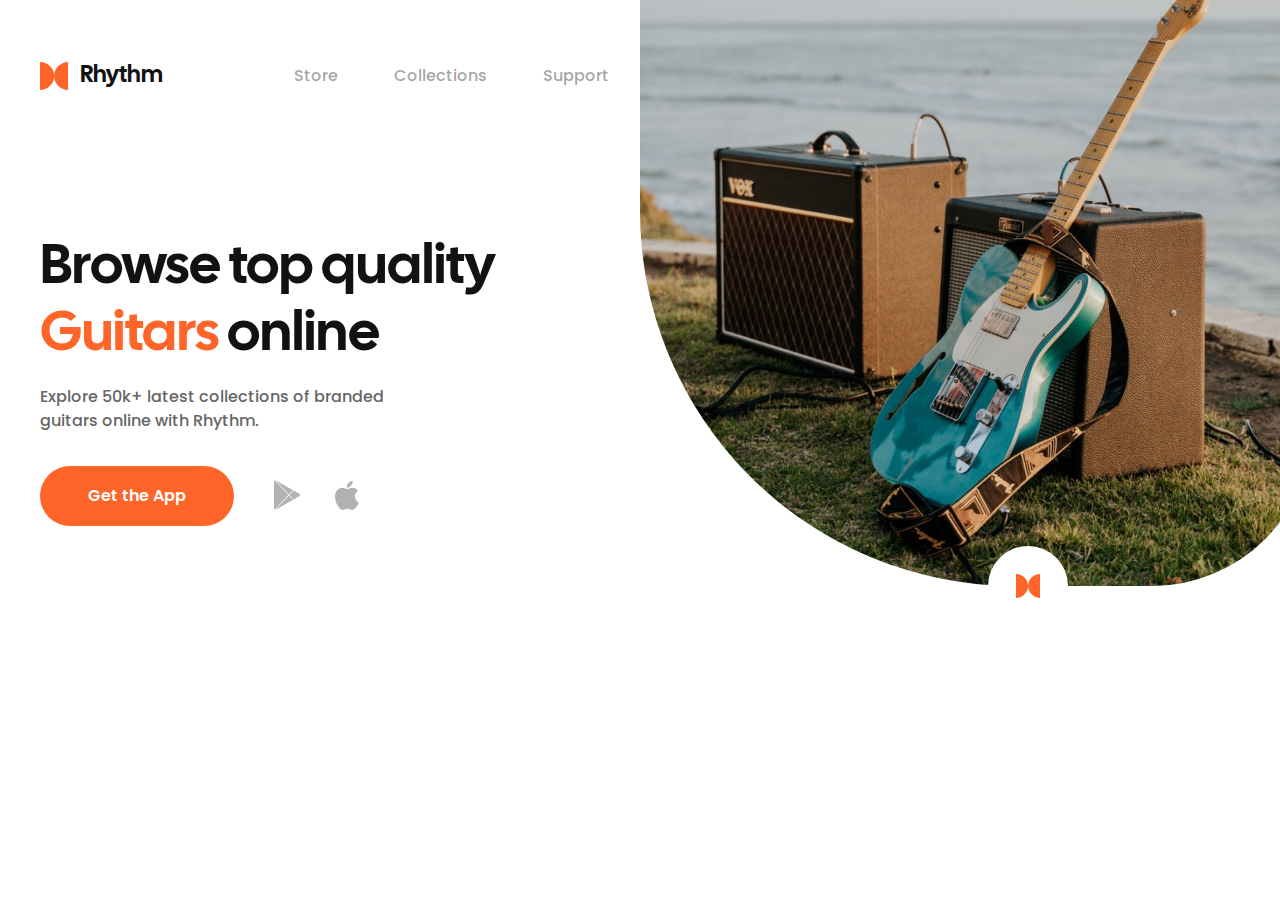
==== guitars/index.html @ 926a534b "go" ====
<!DOCTYPE html>
<html lang="en">
    <head>
        <meta charset="UTF-8" />
        <meta http-equiv="X-UA-Compatible" content="IE=edge" />
        <meta name="viewport" content="width=device-width, initial-scale=1.0" />

        <link rel="stylesheet" href="css/default.css" />
        <link rel="stylesheet" href="css/style.css" />

        <title>Rhythm-my</title>
    </head>
    <body>
        <div class="wrapper">
            <div class="content">
                <header class="header">
                    <div class="header__container _container">
                        <div class="header__logo">
                            <a href="#">
                                <svg
                                    width="28"
                                    height="28"
                                    viewBox="0 0 28 28"
                                    fill="none"
                                    xmlns="http://www.w3.org/2000/svg"
                                >
                                    <path
                                        fill-rule="evenodd"
                                        clip-rule="evenodd"
                                        d="M14.1497 14.7262C13.7657 22.0669 7.59189 27.9146 0 28V0C7.59189 0.0854653 13.7657 5.9331 14.1497 13.2738C14.5287 6.02987 20.5459 0.239902 28 0.00640446V27.9937C20.5459 27.7602 14.5287 21.9702 14.1497 14.7262Z"
                                        fill="#FF6428"
                                    />
                                </svg>
                                <h2>Rhythm</h2>
                            </a>
                        </div>
                        <nav class="header__nav">
                            <ul class="header__list">
                                <li>
                                    <a href="#" class="header__item"> Store </a>
                                </li>
                                <li>
                                    <a href="#" class="header__item">
                                        Collections
                                    </a>
                                </li>
                                <li>
                                    <a href="#" class="header__item">
                                        Support
                                    </a>
                                </li>
                            </ul>
                        </nav>
                    </div>
                </header>
                <main class="page">
                    <section class="page__main">
                        <div class="main__container _container">
                            <div class="main__text">
                                <h1 class="main__title">
                                    Browse top quality
                                    <span>Guitars</span> online
                                </h1>
                                <p class="main__description">
                                    Explore 50k+ latest collections of branded
                                    guitars online with Rhythm.
                                </p>
                                <div class="main__bottom">
                                    <button class="main__button">
                                        Get the App
                                    </button>

                                    <div>
                                        <svg
                                            class="main__svg_1"
                                            viewBox="0 0 27 30"
                                            fill="none"
                                            xmlns="http://www.w3.org/2000/svg"
                                        >
                                            <path
                                                d="M0.588846 29.4057L14.4883 14.9893L0.600491 0.598633C0.22955 0.822679 0 1.34143 0 2.02047V27.9977C0.0049749 28.6767 0.226223 29.1575 0.588846 29.4057Z"
                                                fill="#B2B2B2"
                                            />
                                            <path
                                                d="M14.986 14.5914L19.1262 10.2967L2.26592 0.707523C1.98201 0.536426 1.65953 0.446052 1.33109 0.445557L14.9844 14.5897L14.986 14.5914Z"
                                                fill="#B2B2B2"
                                            />
                                            <path
                                                d="M14.9866 15.3899L1.29004 29.5961C1.63381 29.6021 1.97242 29.509 2.26812 29.3272L19.1617 19.7123L14.9866 15.3899Z"
                                                fill="#B2B2B2"
                                            />
                                            <path
                                                d="M25.2344 13.7763L19.6237 10.5793L15.3704 14.9913L19.6553 19.4309L25.2327 16.2425C26.4187 15.5652 26.4187 14.4502 25.2344 13.7763Z"
                                                fill="#B2B2B2"
                                            />
                                        </svg>

                                        <svg
                                            class="main__svg"
                                            viewBox="0 0 27 33"
                                            fill="none"
                                            xmlns="http://www.w3.org/2000/svg"
                                        >
                                            <path
                                                d="M22.6957 17.8876C22.7276 15.409 24.0587 13.0637 26.1704 11.7655C24.8382 9.86299 22.6069 8.65672 20.2855 8.58409C17.8095 8.3242 15.4092 10.0657 14.1475 10.0657C12.8613 10.0657 10.9187 8.6099 8.82687 8.65294C6.10021 8.74103 3.55828 10.2913 2.2317 12.6751C-0.619915 17.6122 1.50713 24.8681 4.23874 28.8589C5.60543 30.8131 7.20269 32.996 9.29267 32.9186C11.3378 32.8338 12.1017 31.6145 14.5704 31.6145C17.0162 31.6145 17.7328 32.9186 19.8652 32.8694C22.0597 32.8338 23.4424 30.9065 24.7612 28.9338C25.7431 27.5414 26.4987 26.0025 27 24.374C24.421 23.2832 22.6987 20.6878 22.6957 17.8876Z"
                                                fill="#B2B2B2"
                                            />
                                            <path
                                                d="M18.6679 5.95954C19.8645 4.52311 20.454 2.67681 20.3113 0.812744C18.4832 1.00475 16.7945 1.87846 15.5818 3.25978C14.3959 4.60941 13.7788 6.42322 13.8954 8.21604C15.7242 8.23487 17.522 7.38484 18.6679 5.95954Z"
                                                fill="#B2B2B2"
                                            />
                                        </svg>
                                    </div>
                                </div>
                            </div>
                            <div class="main__decor">
                                <div class="main__image">
                                    <img
                                        src="img/main-img.jpg"
                                        alt="main-guitar"
                                    />
                                </div>
                            </div>
                        </div>
                    </section>
                </main>
            </div>

            <footer class="footer"></footer>
        </div>
        <script src="js/mobile-menu.js"></script>
    </body>
</html>
---- guitars/css/default.css ----
* {
    padding: 0;
    margin: 0;
    border: 0;
}
*,
*:before,
*:after {
    -moz-box-sizing: border-box;
    -webkit-box-sizing: border-box;
    box-sizing: border-box;
}
:focus,
:active {
    outline: none;
}
a:focus,
a:active {
    outline: none;
}

nav,
footer,
header,
aside {
    display: block;
}

html,
body {
    height: 100%;
    width: 100%;
    font-size: 100%;
    line-height: 1;
    font-size: 14px;
    -ms-text-size-adjust: 100%;
    -moz-text-size-adjust: 100%;
    -webkit-text-size-adjust: 100%;
}
input,
button,
textarea {
    font-family: inherit;
}

input::-ms-clear {
    display: none;
}
button {
    cursor: pointer;
}
button::-moz-focus-inner {
    padding: 0;
    border: 0;
}
a,
a:visited {
    text-decoration: none;
}
a:hover {
    text-decoration: none;
}
ul li {
    list-style: none;
}
img {
    vertical-align: top;
}

h1,
h2,
h3,
h4,
h5,
h6 {
    font-size: inherit;
    font-weight: 400;
}
/*--------------------*/

/* Remove all animations and transitions for people that prefer not to see them */
@media (prefers-reduced-motion: reduce) {
    html:focus-within {
        scroll-behavior: auto;
    }
    *,
    *::before,
    *::after {
        animation-duration: 0.01ms !important;
        animation-iteration-count: 1 !important;
        transition-duration: 0.01ms !important;
        scroll-behavior: auto !important;
    }
}
---- guitars/css/style.css ----
@import url(https://fonts.googleapis.com/css?family=Poppins:regular,500,600&display=swap);

@font-face {
    font-family: CalSans;
    font-display: swap;
    src: url("../fonts/CalSans-SemiBold.woff2") format("woff2"),
        url("../fonts/CalSans-SemiBold.woff") format("woff");
    font-weight: 400;
    font-style: normal;
}

.wrapper {
    display: flex;
    flex-direction: column;
    min-height: 100%;
    overflow: hidden;
}

.content {
    flex: 1 0 auto;
}

.footer {
    flex: 0 0 auto;
}

body {
    font-family: Poppins;
    min-width: 280px;
}

h1,
h2 {
    font-family: CalSans;
}

._container {
    margin: auto;
    max-width: 1260px;
    padding: 0 30px;
    position: relative;
}

/*
******************************************************************
******************************************************************
HEADER************************************************************
******************************************************************
******************************************************************
*/

.header {
    width: 100%;
    color: #fff;
    z-index: 2;
    position: absolute;
}

.header__container {
    display: flex;
    align-items: center;
    gap: 131px;
    padding-top: 62px;
    padding-bottom: 62px;
}

.header__logo a {
    display: flex;
    align-items: center;
    transition: all 0.3s ease 0s;
    justify-content: space-around;
}

.header__logo svg {
    width: 28px;
    height: 28px;
}

.header__logo a:hover path {
    fill: #ff652870;
}

.header__logo a:hover h2 {
    color: #12121298;
}

.header__logo a h2 {
    margin-left: 12px;
    font-style: normal;
    font-weight: 600;
    font-size: 24px;
    color: #121212;
}

/*********************************************/

.header__nav {
}

.header__list {
    display: flex;
    font-style: normal;
    font-weight: 500;
    font-size: 16px;
    line-height: 24px;
    gap: 56px;
}

.header__list a {
    color: rgba(18, 18, 18, 0.4);
    transition: all 0.3s ease-in 0s;
}

.header__list a:hover {
    text-decoration: underline;
}

/*
******************************************************************
******************************************************************
MAIN PAGE************************************************************
******************************************************************
******************************************************************
*/

.page__main {
    width: 100%;
    padding-bottom: 80px;
}

.main__container {
    display: flex;
}

.main__text {
    flex: 0 1 50%;
    align-self: flex-end;
    padding-top: 120px;
    padding-bottom: 60px;
    padding-right: 20px;
}

.main__title {
    font-style: normal;
    font-weight: 600;
    font-size: 56px;
    line-height: 67px;
    color: #121212;
}

.main__title span {
    color: #ff6428;
}

.main__description {
    font-style: normal;
    font-weight: 500;
    font-size: 16px;
    line-height: 24px;
    max-width: 400px;
    color: #666666;
    margin-top: 16px;
}

.main__bottom {
    margin-top: 33px;
    display: flex;
    align-items: center;
}

.main__button {
    background: #ff6428;
    border-radius: 40px;
    padding: 18px 48px;
    font-style: normal;
    font-weight: 600;
    font-size: 16px;
    line-height: 24px;
    color: #ffffff;
}

.main__button:hover {
    background: #f8682fe7;
}

.main__svg,
.main__svg_1 {
    width: 27px;
    height: 30px;
}

.main__svg_1 {
    margin-left: 40px;
    margin-right: 28px;
}

.main__decor {
    flex: 0 1 50%;
}

.main__image {
    /* display: inline-block; */
    position: relative;
    margin-right: -135px;
    max-width: 672px;
    padding-bottom: 97.6%;
}

.main__image img {
    position: absolute;
    width: 100%;
    height: 100%;
    top: 0;
    left: 0;
    object-fit: cover;
    border-radius: 0 0 160px 375px;
}

.main__image::after {
    content: "";
    background: url("../img/decor.svg") 0 0 no-repeat;
    width: 80px;
    height: 80px;
    right: 36.3%;
    bottom: 0;
    transform: translate(0, 50%);
    position: absolute;
}

@media (max-width: 1200px) {
    .main__text {
        flex: 0 0 60%;
        padding-bottom: 0;
    }

    .main__decor {
        flex: 0 1 35%;
    }

    .header__container {
        gap: 40px;
    }

    .header__list {
        gap: 30px;
    }
}

@media (max-width: 768px) {
    .main__text {
        flex: 1 1 100%;
        padding-right: 0;
        padding-top: 130px;
    }

    .main__decor {
        display: none;
    }
}

@media (max-width: 500px) {
    .main__text {
        flex: 1 1 100%;
        padding-right: 0;
        padding-top: 100px;
    }

    .header__logo h2 {
        display: none;
    }

    .header__list {
        gap: 15px;
        flex-wrap: wrap;
    }

    .header__container {
        gap: 20px;
    }

    .main__bottom {
        flex-wrap: wrap;
        gap: 10px;
    }

    .main__svg_1 {
        margin-left: 30px;
    }

    .main__title {
        font-size: 50px;
    }

    .header__container {
        padding-top: 31px;
        padding-bottom: 31px;
    }
}

/*
******************************************************************
******************************************************************
FEATURED WORKS****************************************************
******************************************************************
******************************************************************
*/

/*
******************************************************************
******************************************************************
BLOG************************************************************
******************************************************************
******************************************************************
*/

/*
******************************************************************
******************************************************************
FOOTER************************************************************
******************************************************************
******************************************************************
*/
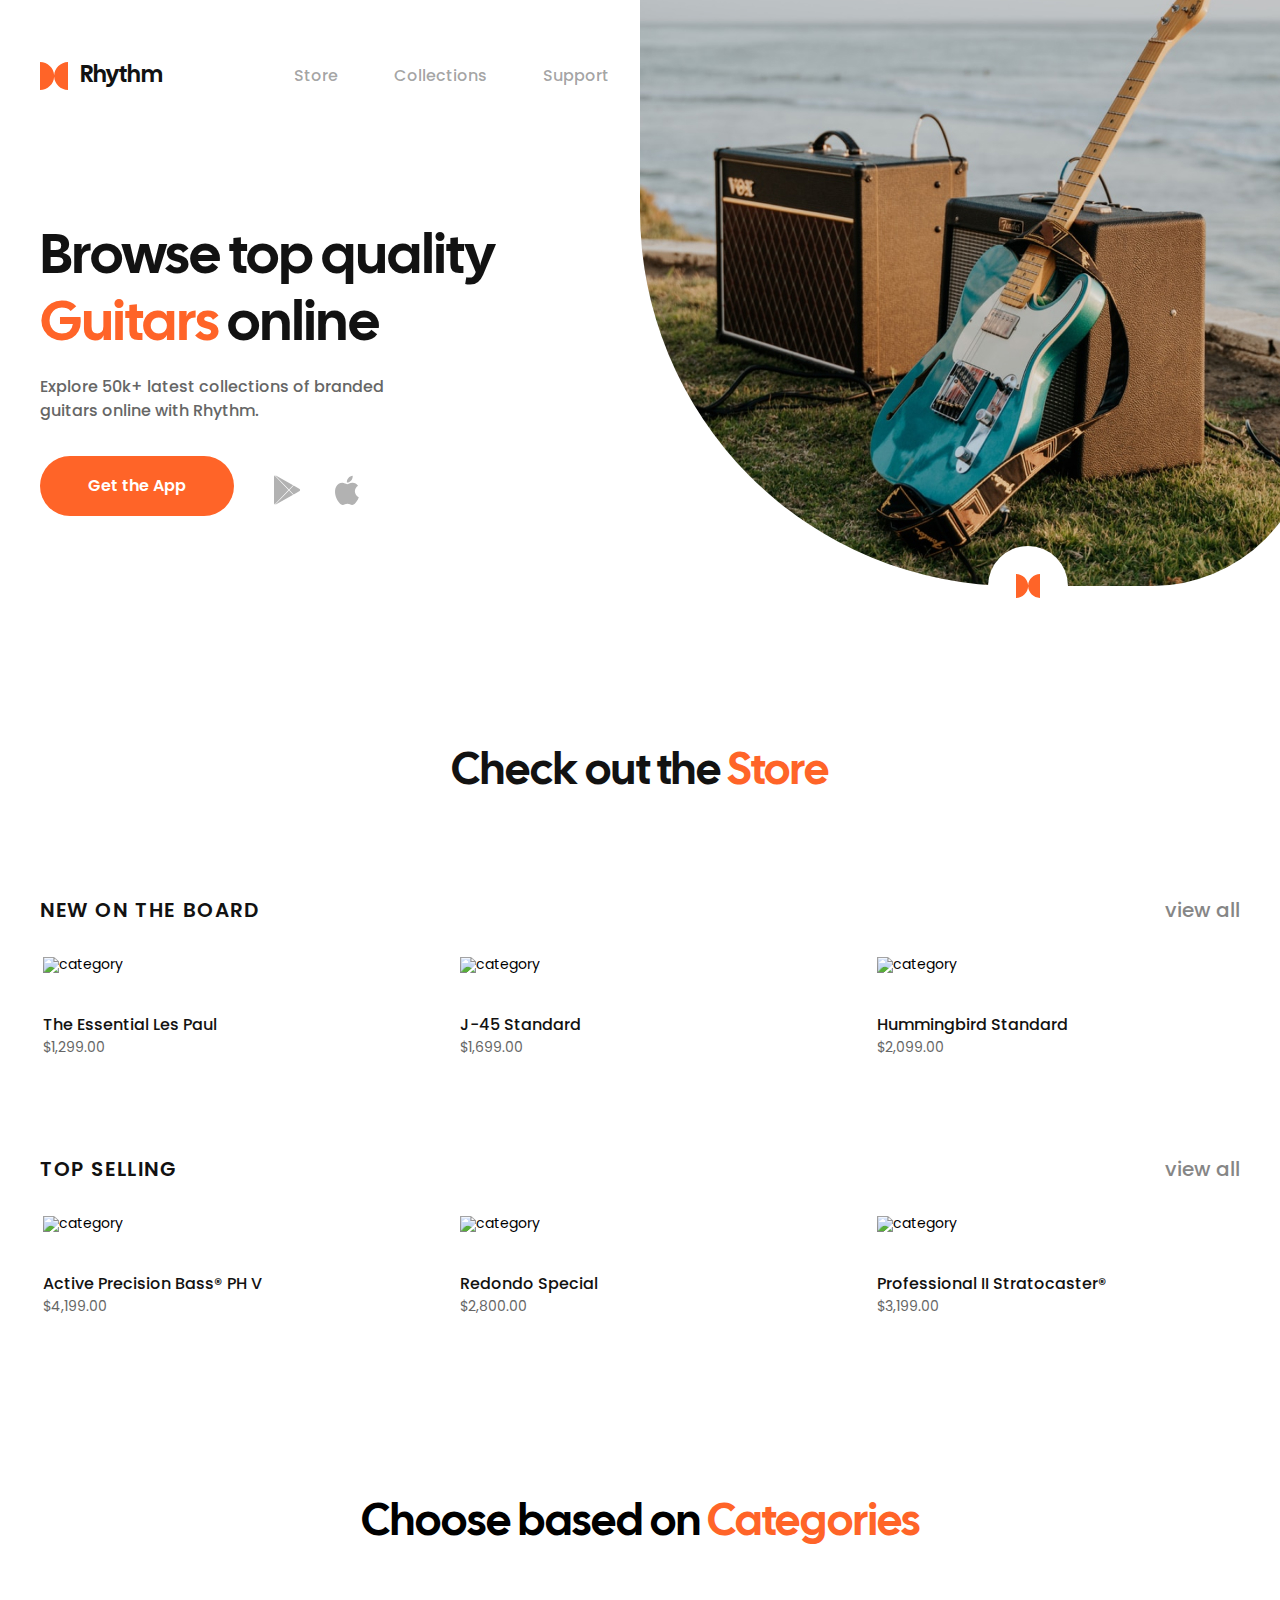
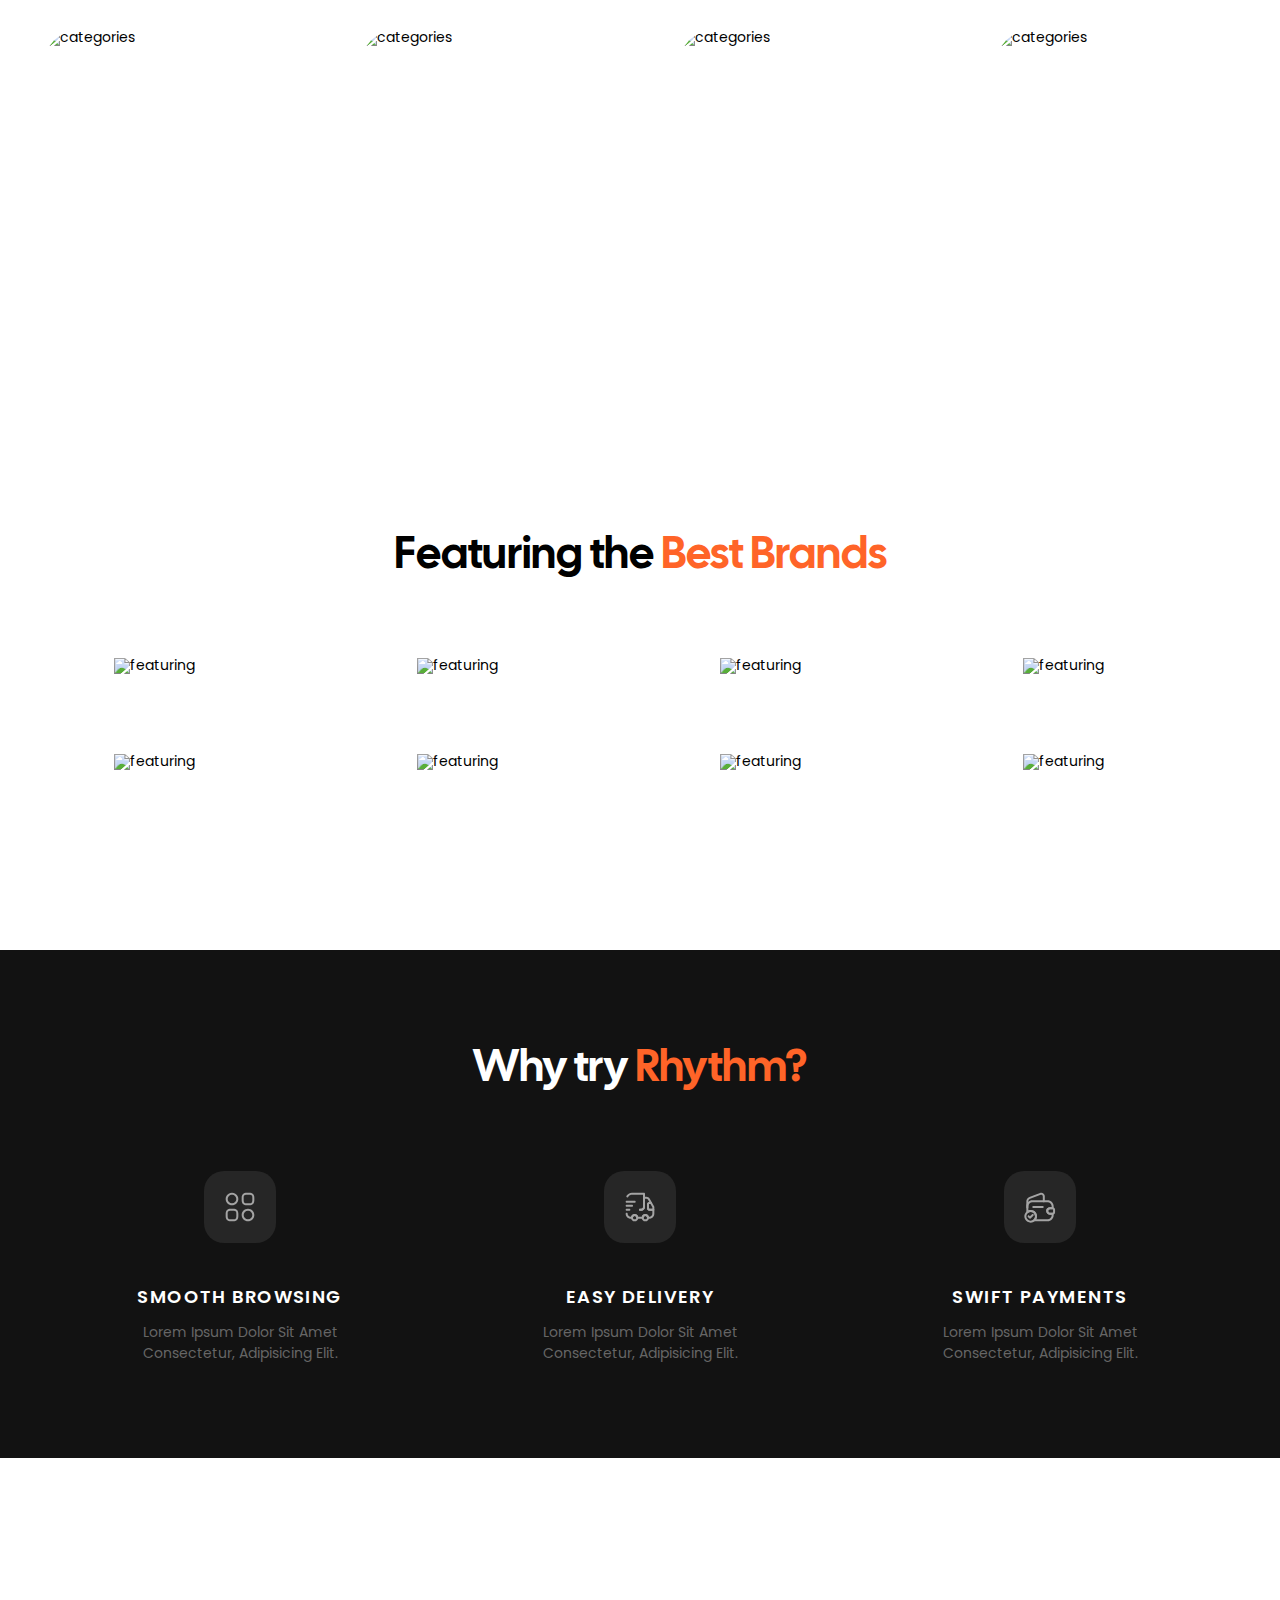
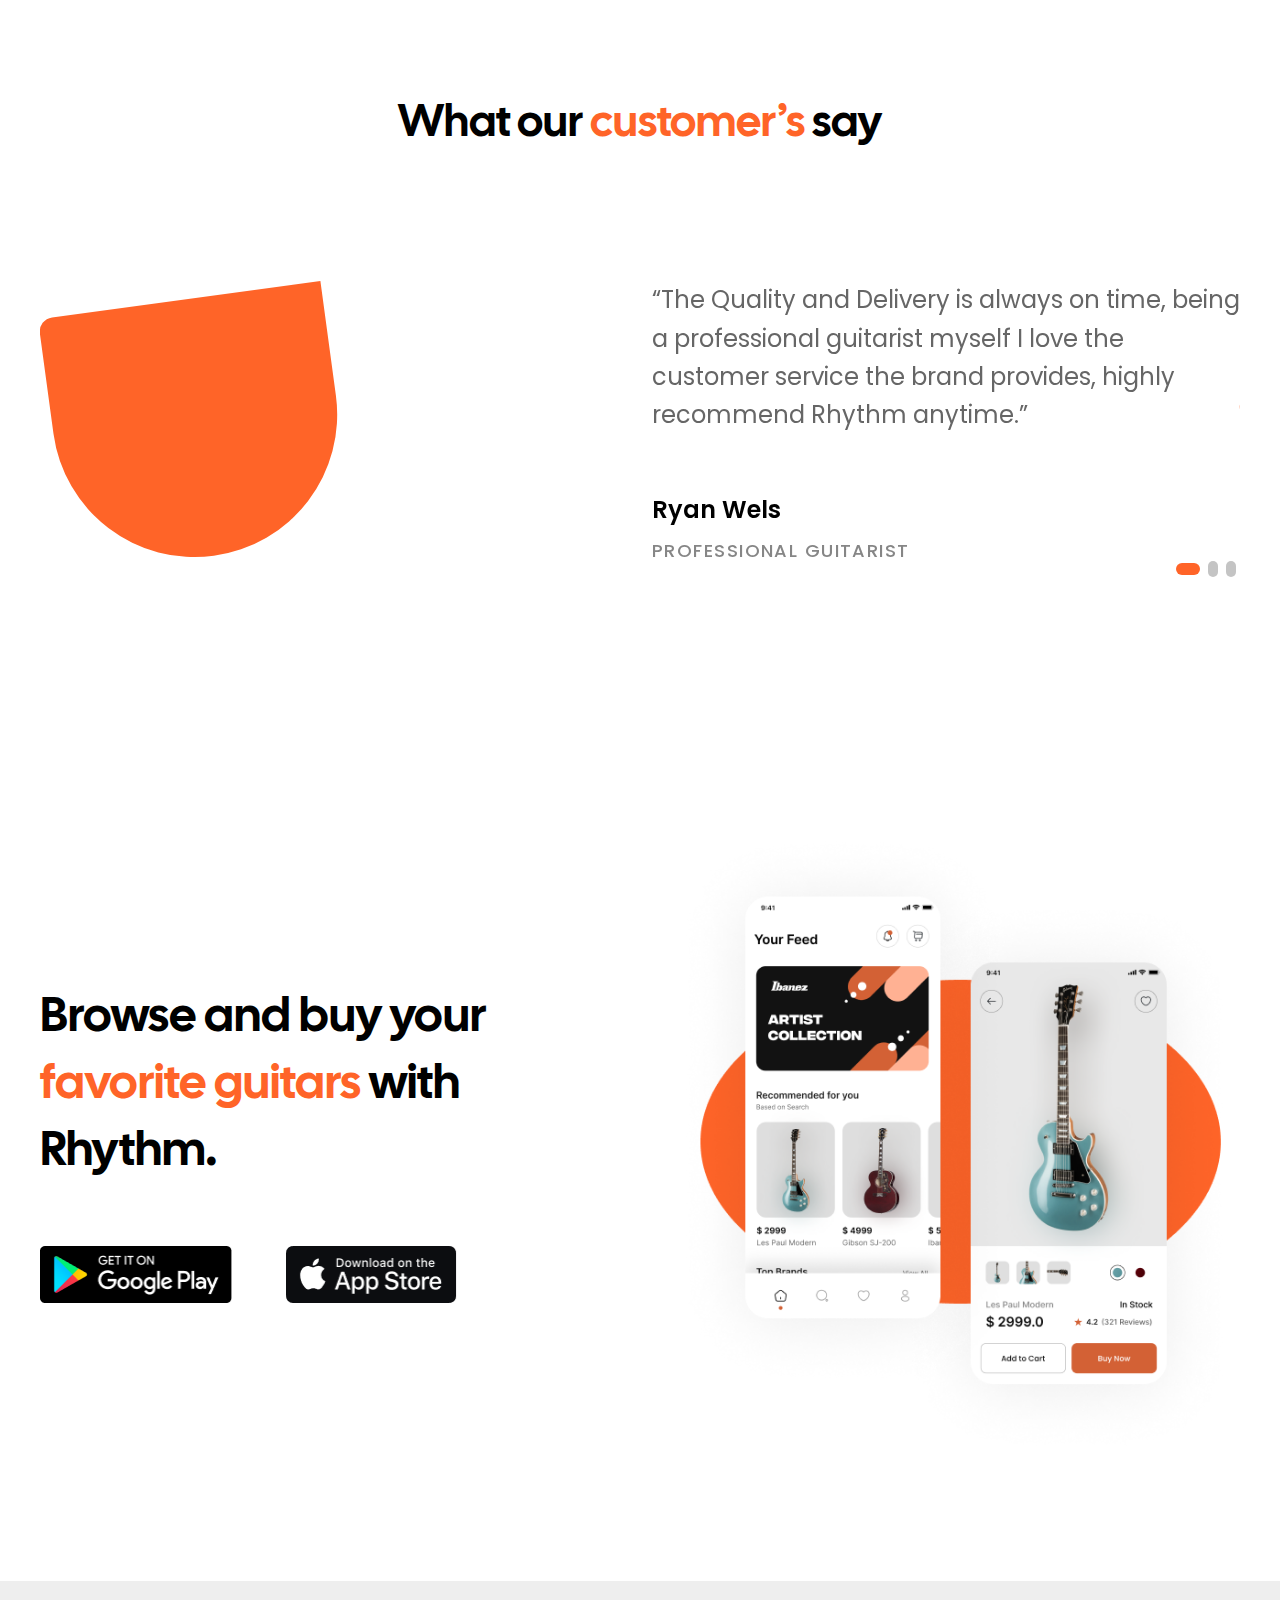
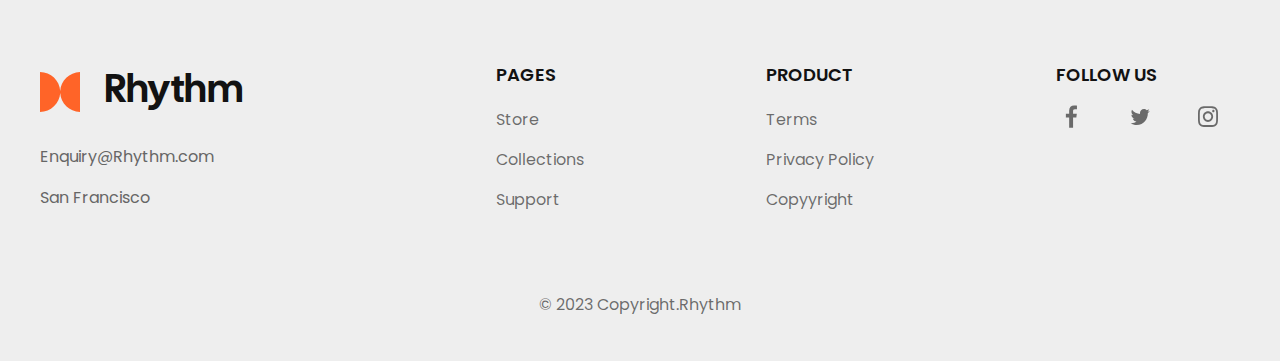
==== commit 4e51bc78: "go" ====
--- a/guitars/index.html
+++ b/guitars/index.html
@@ -4,6 +4,11 @@
         <meta charset="UTF-8" />
         <meta http-equiv="X-UA-Compatible" content="IE=edge" />
         <meta name="viewport" content="width=device-width, initial-scale=1.0" />
+
+        <link
+            rel="stylesheet"
+            href="https://cdn.jsdelivr.net/npm/swiper@8/swiper-bundle.min.css"
+        />
 
         <link rel="stylesheet" href="css/default.css" />
         <link rel="stylesheet" href="css/style.css" />
@@ -123,11 +128,628 @@
                             </div>
                         </div>
                     </section>
+
+                    <section class="page__store">
+                        <div class="store__container _container">
+                            <h2 class="store__title">
+                                Check out the <span>Store</span>
+                            </h2>
+                            <div class="store__category">
+                                <div class="category__text">
+                                    <p>NEW ON THE BOARD</p>
+                                    <a href="#">view all</a>
+                                </div>
+                                <div class="category__block">
+                                    <div class="category__item">
+                                        <div class="category__img">
+                                            <img
+                                                src="img/guitar-1.png"
+                                                alt="category"
+                                            />
+                                        </div>
+                                        <h6>The Essential Les Paul</h6>
+                                        <p>$1,299.00</p>
+                                    </div>
+                                    <div class="category__item">
+                                        <div class="category__item">
+                                            <div class="category__img">
+                                                <img
+                                                    src="img/guitar-2.png"
+                                                    alt="category"
+                                                />
+                                            </div>
+                                            <h6>J-45 Standard</h6>
+                                            <p>$1,699.00</p>
+                                        </div>
+                                    </div>
+                                    <div class="category__item">
+                                        <div class="category__img">
+                                            <img
+                                                src="img/guitar-3.png"
+                                                alt="category"
+                                            />
+                                        </div>
+                                        <h6>Hummingbird Standard</h6>
+                                        <p>$2,099.00</p>
+                                    </div>
+                                </div>
+                            </div>
+                            <div class="store__category">
+                                <div class="category__text">
+                                    <p>TOP SELLING</p>
+                                    <a href="#">view all</a>
+                                </div>
+                                <div class="category__block">
+                                    <div class="category__item">
+                                        <div class="category__img">
+                                            <img
+                                                src="img/guita-4.png"
+                                                alt="category"
+                                            />
+                                        </div>
+                                        <h6>Active Precision Bass® PH V</h6>
+                                        <p>$4,199.00</p>
+                                    </div>
+                                    <div class="category__item">
+                                        <div class="category__item">
+                                            <div class="category__img">
+                                                <img
+                                                    src="img/guitar-5.png"
+                                                    alt="category"
+                                                />
+                                            </div>
+                                            <h6>Redondo Special</h6>
+                                            <p>$2,800.00</p>
+                                        </div>
+                                    </div>
+                                    <div class="category__item">
+                                        <div class="category__img">
+                                            <img
+                                                src="img/guitar-6.png"
+                                                alt="category"
+                                            />
+                                        </div>
+                                        <h6>Professional II Stratocaster®</h6>
+                                        <p>$3,199.00</p>
+                                    </div>
+                                </div>
+                            </div>
+                        </div>
+                    </section>
+
+                    <section class="page__categories">
+                        <div class="categories__container _container">
+                            <h2 class="categories__title">
+                                Choose based on <span>Categories</span>
+                            </h2>
+                            <div class="categories__block">
+                                <div class="categories__image">
+                                    <img
+                                        src="img/guitar1.png"
+                                        alt="categories"
+                                    />
+                                    <p>Acoustic</p>
+                                </div>
+                                <div class="categories__image">
+                                    <img
+                                        src="img/guitar2.png"
+                                        alt="categories"
+                                    />
+                                    <p>Electric</p>
+                                </div>
+                                <div class="categories__image">
+                                    <img
+                                        src="img/guitar3.png"
+                                        alt="categories"
+                                    />
+                                    <p>Basses</p>
+                                </div>
+                                <div class="categories__image">
+                                    <img
+                                        src="img/guitar4.png"
+                                        alt="categories"
+                                    />
+                                    <p>Collections</p>
+                                </div>
+                            </div>
+                        </div>
+                    </section>
+
+                    <section class="page__featuring">
+                        <div class="featuring__container _container">
+                            <h2 class="featuring__title">
+                                Featuring the <span>Best Brands</span>
+                            </h2>
+                            <div class="featuring__block">
+                                <div class="featuring__item">
+                                    <img
+                                        src="img/featuring-1.png"
+                                        alt="featuring"
+                                    />
+                                </div>
+                                <div class="featuring__item">
+                                    <img
+                                        src="img/featuring-2.png"
+                                        alt="featuring"
+                                    />
+                                </div>
+                                <div class="featuring__item">
+                                    <img
+                                        src="img/featuring-3.png"
+                                        alt="featuring"
+                                    />
+                                </div>
+                                <div class="featuring__item">
+                                    <img
+                                        src="img/featuring-4.png"
+                                        alt="featuring"
+                                    />
+                                </div>
+                                <div class="featuring__item">
+                                    <img
+                                        src="img/featuring-5.png"
+                                        alt="featuring"
+                                    />
+                                </div>
+                                <div class="featuring__item">
+                                    <img
+                                        src="img/featuring-6.png"
+                                        alt="featuring"
+                                    />
+                                </div>
+                                <div class="featuring__item">
+                                    <img
+                                        src="img/featuring-7.png"
+                                        alt="featuring"
+                                    />
+                                </div>
+                                <div class="featuring__item">
+                                    <img
+                                        src="img/featuring-8.png"
+                                        alt="featuring"
+                                    />
+                                </div>
+                            </div>
+                        </div>
+                    </section>
+
+                    <section class="page__why">
+                        <div class="why__container _container">
+                            <h2 class="why__title">
+                                Why try <span>Rhythm?</span>
+                            </h2>
+                            <div class="why__block">
+                                <div class="why__item">
+                                    <div class="why__icon">
+                                        <svg
+                                            width="32"
+                                            height="32"
+                                            viewBox="0 0 32 32"
+                                            fill="none"
+                                            xmlns="http://www.w3.org/2000/svg"
+                                        >
+                                            <path
+                                                fill-rule="evenodd"
+                                                clip-rule="evenodd"
+                                                d="M18.9599 2.95952C19.8802 2.03917 21.1795 1.66663 22.667 1.66663H25.3337C26.8211 1.66663 28.1204 2.03917 29.0408 2.95952C29.9611 3.87987 30.3337 5.17915 30.3337 6.66663V9.33329C30.3337 10.8208 29.9611 12.1201 29.0408 13.0404C28.1204 13.9607 26.8211 14.3333 25.3337 14.3333H22.667C21.1795 14.3333 19.8802 13.9607 18.9599 13.0404C18.0395 12.1201 17.667 10.8208 17.667 9.33329V6.66663C17.667 5.17915 18.0395 3.87987 18.9599 2.95952ZM20.3741 4.37373C19.9611 4.78672 19.667 5.48744 19.667 6.66663V9.33329C19.667 10.5125 19.9611 11.2132 20.3741 11.6262C20.7871 12.0392 21.4878 12.3333 22.667 12.3333H25.3337C26.5128 12.3333 27.2136 12.0392 27.6266 11.6262C28.0395 11.2132 28.3337 10.5125 28.3337 9.33329V6.66663C28.3337 5.48744 28.0395 4.78672 27.6266 4.37373C27.2136 3.96075 26.5128 3.66663 25.3337 3.66663H22.667C21.4878 3.66663 20.7871 3.96075 20.3741 4.37373Z"
+                                                fill="#A4A4A4"
+                                            />
+                                            <path
+                                                fill-rule="evenodd"
+                                                clip-rule="evenodd"
+                                                d="M2.95989 18.9595C3.88023 18.0392 5.17951 17.6666 6.66699 17.6666H9.33366C10.8211 17.6666 12.1204 18.0392 13.0408 18.9595C13.9611 19.8799 14.3337 21.1791 14.3337 22.6666V25.3333C14.3337 26.8208 13.9611 28.1201 13.0408 29.0404C12.1204 29.9607 10.8211 30.3333 9.33366 30.3333H6.66699C5.17951 30.3333 3.88023 29.9607 2.95989 29.0404C2.03954 28.1201 1.66699 26.8208 1.66699 25.3333V22.6666C1.66699 21.1791 2.03954 19.8799 2.95989 18.9595ZM4.3741 20.3737C3.96111 20.7867 3.66699 21.4874 3.66699 22.6666V25.3333C3.66699 26.5125 3.96111 27.2132 4.3741 27.6262C4.78709 28.0392 5.4878 28.3333 6.66699 28.3333H9.33366C10.5128 28.3333 11.2136 28.0392 11.6266 27.6262C12.0395 27.2132 12.3337 26.5125 12.3337 25.3333V22.6666C12.3337 21.4874 12.0395 20.7867 11.6266 20.3737C11.2136 19.9607 10.5128 19.6666 9.33366 19.6666H6.66699C5.4878 19.6666 4.78709 19.9607 4.3741 20.3737Z"
+                                                fill="#A4A4A4"
+                                            />
+                                            <path
+                                                fill-rule="evenodd"
+                                                clip-rule="evenodd"
+                                                d="M8.00033 3.66663C5.60709 3.66663 3.66699 5.60673 3.66699 7.99996C3.66699 10.3932 5.60709 12.3333 8.00033 12.3333C10.3936 12.3333 12.3337 10.3932 12.3337 7.99996C12.3337 5.60673 10.3936 3.66663 8.00033 3.66663ZM1.66699 7.99996C1.66699 4.50216 4.50252 1.66663 8.00033 1.66663C11.4981 1.66663 14.3337 4.50216 14.3337 7.99996C14.3337 11.4978 11.4981 14.3333 8.00033 14.3333C4.50252 14.3333 1.66699 11.4978 1.66699 7.99996Z"
+                                                fill="#A4A4A4"
+                                            />
+                                            <path
+                                                fill-rule="evenodd"
+                                                clip-rule="evenodd"
+                                                d="M24.0003 19.6666C21.6071 19.6666 19.667 21.6067 19.667 24C19.667 26.3932 21.6071 28.3333 24.0003 28.3333C26.3936 28.3333 28.3337 26.3932 28.3337 24C28.3337 21.6067 26.3936 19.6666 24.0003 19.6666ZM17.667 24C17.667 20.5022 20.5025 17.6666 24.0003 17.6666C27.4981 17.6666 30.3337 20.5022 30.3337 24C30.3337 27.4978 27.4981 30.3333 24.0003 30.3333C20.5025 30.3333 17.667 27.4978 17.667 24Z"
+                                                fill="#A4A4A4"
+                                            />
+                                        </svg>
+                                    </div>
+                                    <h6>SMOOTH BROWSING</h6>
+                                    <p>
+                                        Lorem ipsum dolor sit amet consectetur,
+                                        adipisicing elit.
+                                    </p>
+                                </div>
+                                <div class="why__item">
+                                    <div class="why__icon">
+                                        <svg
+                                            width="32"
+                                            height="32"
+                                            viewBox="0 0 32 32"
+                                            fill="none"
+                                            xmlns="http://www.w3.org/2000/svg"
+                                        >
+                                            <path
+                                                fill-rule="evenodd"
+                                                clip-rule="evenodd"
+                                                d="M2.47338 4.91308C3.54959 2.98225 5.6233 1.66663 8.00018 1.66663H20.0002C20.5525 1.66663 21.0002 2.11434 21.0002 2.66663V16C21.0002 18.0189 19.3525 19.6666 17.3335 19.6666H16.0002C15.4479 19.6666 15.0002 19.2189 15.0002 18.6666C15.0002 18.1143 15.4479 17.6666 16.0002 17.6666H17.3335C18.2479 17.6666 19.0002 16.9143 19.0002 16V3.66663H8.00018C6.37706 3.66663 4.95747 4.56431 4.22034 5.8868C3.95146 6.36921 3.34241 6.54231 2.86 6.27342C2.37759 6.00454 2.2045 5.39549 2.47338 4.91308Z"
+                                                fill="#A4A4A4"
+                                            />
+                                            <path
+                                                fill-rule="evenodd"
+                                                clip-rule="evenodd"
+                                                d="M19.0003 6.66663C19.0003 6.11434 19.448 5.66663 20.0003 5.66663H22.4537C23.7788 5.66663 24.984 6.38395 25.6385 7.51117L25.6418 7.51685L25.6418 7.51686L27.9217 11.5035C28.0987 11.813 28.0975 12.1933 27.9186 12.5017C27.7397 12.8101 27.4102 13 27.0536 13H25.3337C25.1526 13 25.0003 13.1522 25.0003 13.3333V17.3333C25.0003 17.5143 25.1526 17.6666 25.3337 17.6666H29.3337C29.8859 17.6666 30.3337 18.1143 30.3337 18.6666V22.6666C30.3337 25.4322 28.0993 27.6666 25.3337 27.6666H24.0003C23.448 27.6666 23.0003 27.2189 23.0003 26.6666C23.0003 25.7522 22.248 25 21.3337 25C20.4193 25 19.667 25.7522 19.667 26.6666C19.667 27.2189 19.2193 27.6666 18.667 27.6666H13.3337C12.7814 27.6666 12.3337 27.2189 12.3337 26.6666C12.3337 25.7522 11.5814 25 10.667 25C9.75261 25 9.00033 25.7522 9.00033 26.6666C9.00033 27.2189 8.55261 27.6666 8.00033 27.6666H6.66699C3.90137 27.6666 1.66699 25.4322 1.66699 22.6666C1.66699 22.1143 2.11471 21.6666 2.66699 21.6666C3.21928 21.6666 3.66699 22.1143 3.66699 22.6666C3.66699 24.3277 5.00594 25.6666 6.66699 25.6666H7.1394C7.57668 24.1308 8.99445 23 10.667 23C12.3395 23 13.7573 24.1308 14.1946 25.6666H17.8061C18.2434 24.1308 19.6611 23 21.3337 23C23.0062 23 24.424 24.1308 24.8612 25.6666H25.3337C26.9947 25.6666 28.3337 24.3277 28.3337 22.6666V19.6666H25.3337C24.048 19.6666 23.0003 18.6189 23.0003 17.3333V13.3333C23.0003 12.049 24.0459 11.0021 25.3298 11L23.9089 8.51544C23.9084 8.51461 23.9079 8.51378 23.9074 8.51295C23.6017 7.98831 23.0476 7.66663 22.4537 7.66663H21.0003V16C21.0003 18.0189 19.3526 19.6666 17.3337 19.6666H16.0003C15.448 19.6666 15.0003 19.2189 15.0003 18.6666C15.0003 18.1143 15.448 17.6666 16.0003 17.6666H17.3337C18.248 17.6666 19.0003 16.9143 19.0003 16V6.66663Z"
+                                                fill="#A4A4A4"
+                                            />
+                                            <path
+                                                fill-rule="evenodd"
+                                                clip-rule="evenodd"
+                                                d="M10.6667 25C9.74619 25 9 25.7462 9 26.6667C9 27.5871 9.74619 28.3333 10.6667 28.3333C11.5871 28.3333 12.3333 27.5871 12.3333 26.6667C12.3333 25.7462 11.5871 25 10.6667 25ZM7 26.6667C7 24.6416 8.64162 23 10.6667 23C12.6917 23 14.3333 24.6416 14.3333 26.6667C14.3333 28.6917 12.6917 30.3333 10.6667 30.3333C8.64162 30.3333 7 28.6917 7 26.6667Z"
+                                                fill="#A4A4A4"
+                                            />
+                                            <path
+                                                fill-rule="evenodd"
+                                                clip-rule="evenodd"
+                                                d="M21.3337 24.9999C20.4132 24.9999 19.667 25.7461 19.667 26.6666C19.667 27.5871 20.4132 28.3333 21.3337 28.3333C22.2541 28.3333 23.0003 27.5871 23.0003 26.6666C23.0003 25.7461 22.2541 24.9999 21.3337 24.9999ZM17.667 26.6666C17.667 24.6416 19.3086 22.9999 21.3337 22.9999C23.3587 22.9999 25.0003 24.6416 25.0003 26.6666C25.0003 28.6917 23.3587 30.3333 21.3337 30.3333C19.3086 30.3333 17.667 28.6917 17.667 26.6666Z"
+                                                fill="#A4A4A4"
+                                            />
+                                            <path
+                                                fill-rule="evenodd"
+                                                clip-rule="evenodd"
+                                                d="M25.3333 13C25.1523 13 25 13.1523 25 13.3333V17.3333C25 17.5144 25.1523 17.6667 25.3333 17.6667H28.3333V16.265L26.4723 13H25.3333ZM23 13.3333C23 12.0477 24.0477 11 25.3333 11H27.0533C27.4125 11 27.7442 11.1927 27.9221 11.5048L30.2021 15.5048C30.2881 15.6557 30.3333 15.8263 30.3333 16V18.6667C30.3333 19.219 29.8856 19.6667 29.3333 19.6667H25.3333C24.0477 19.6667 23 18.619 23 17.3333V13.3333Z"
+                                                fill="#A4A4A4"
+                                            />
+                                            <path
+                                                fill-rule="evenodd"
+                                                clip-rule="evenodd"
+                                                d="M1.66699 10.6666C1.66699 10.1143 2.11471 9.66663 2.66699 9.66663H10.667C11.2193 9.66663 11.667 10.1143 11.667 10.6666C11.667 11.2189 11.2193 11.6666 10.667 11.6666H2.66699C2.11471 11.6666 1.66699 11.2189 1.66699 10.6666Z"
+                                                fill="#A4A4A4"
+                                            />
+                                            <path
+                                                fill-rule="evenodd"
+                                                clip-rule="evenodd"
+                                                d="M1.66699 14.6666C1.66699 14.1143 2.11471 13.6666 2.66699 13.6666H8.00033C8.55261 13.6666 9.00033 14.1143 9.00033 14.6666C9.00033 15.2189 8.55261 15.6666 8.00033 15.6666H2.66699C2.11471 15.6666 1.66699 15.2189 1.66699 14.6666Z"
+                                                fill="#A4A4A4"
+                                            />
+                                            <path
+                                                fill-rule="evenodd"
+                                                clip-rule="evenodd"
+                                                d="M1.66699 18.6666C1.66699 18.1143 2.11471 17.6666 2.66699 17.6666H5.33366C5.88594 17.6666 6.33366 18.1143 6.33366 18.6666C6.33366 19.2189 5.88594 19.6666 5.33366 19.6666H2.66699C2.11471 19.6666 1.66699 19.2189 1.66699 18.6666Z"
+                                                fill="#A4A4A4"
+                                            />
+                                        </svg>
+                                    </div>
+                                    <h6>EASY Delivery</h6>
+                                    <p>
+                                        Lorem ipsum dolor sit amet consectetur,
+                                        adipisicing elit.
+                                    </p>
+                                </div>
+                                <div class="why__item">
+                                    <div class="why__icon">
+                                        <svg
+                                            width="32"
+                                            height="32"
+                                            viewBox="0 0 32 32"
+                                            fill="none"
+                                            xmlns="http://www.w3.org/2000/svg"
+                                        >
+                                            <path
+                                                fill-rule="evenodd"
+                                                clip-rule="evenodd"
+                                                d="M8.34633 11.3334C6.13862 11.3334 4.33301 13.139 4.33301 15.3467V19.4477C5.05655 19.1594 5.84415 19 6.66634 19C10.1653 19 12.9997 21.8344 12.9997 25.3334C12.9997 26.4102 12.7261 27.4383 12.2355 28.3334H23.653C25.8607 28.3334 27.6663 26.5277 27.6663 24.32V23.7334H26.133C24.2536 23.7334 22.4294 22.3591 22.257 20.329C22.1493 19.1794 22.587 18.1054 23.3454 17.36C24.0276 16.6642 24.9628 16.2667 25.973 16.2667H27.6663V15.3467C27.6663 13.139 25.8607 11.3334 23.653 11.3334H8.34633ZM2.33301 15.3467C2.33301 12.0344 5.03404 9.33337 8.34633 9.33337H23.653C26.9653 9.33337 29.6663 12.0344 29.6663 15.3467V17.2667C29.6663 17.819 29.2186 18.2667 28.6663 18.2667H25.973C25.4943 18.2667 25.0732 18.4523 24.7695 18.7643L24.7515 18.7823C24.3968 19.1286 24.1986 19.6216 24.2485 20.1452L24.2496 20.157L24.2496 20.157C24.3201 21.0036 25.1342 21.7334 26.133 21.7334H28.6663C29.2186 21.7334 29.6663 22.1811 29.6663 22.7334V24.32C29.6663 27.6323 26.9653 30.3334 23.653 30.3334H10.173C9.75257 30.3334 9.37704 30.0704 9.23328 29.6753C9.08953 29.2802 9.20826 28.8374 9.5304 28.5672C9.85433 28.2955 10.1399 27.9579 10.3626 27.5762L10.3752 27.5551C10.7723 26.9111 10.9997 26.1459 10.9997 25.3334C10.9997 22.939 9.06072 21 6.66634 21C5.65096 21 4.70843 21.3558 3.95632 21.9554C3.65597 22.1948 3.24505 22.241 2.89902 22.0743C2.55299 21.9076 2.33301 21.5575 2.33301 21.1734V15.3467Z"
+                                                fill="#A4A4A4"
+                                            />
+                                            <path
+                                                fill-rule="evenodd"
+                                                clip-rule="evenodd"
+                                                d="M18.7997 5.26675C18.7997 4.19006 17.7236 3.45088 16.7274 3.82847L6.14023 7.82867C5.05121 8.24094 4.33301 9.28069 4.33301 10.4534V16.5467C4.33301 17.099 3.88529 17.5467 3.33301 17.5467C2.78072 17.5467 2.33301 17.099 2.33301 16.5467V10.4534C2.33301 8.45302 3.56172 6.66594 5.43244 5.9581L16.0186 1.9583C18.3291 1.08255 20.7997 2.79678 20.7997 5.26675V10.3334C20.7997 10.8857 20.352 11.3334 19.7997 11.3334C19.2474 11.3334 18.7997 10.8857 18.7997 10.3334V5.26675Z"
+                                                fill="#A4A4A4"
+                                            />
+                                            <path
+                                                fill-rule="evenodd"
+                                                clip-rule="evenodd"
+                                                d="M25.9714 18.267C25.4927 18.267 25.0716 18.4526 24.7679 18.7646L24.7499 18.7825C24.3952 19.1288 24.197 19.6218 24.2469 20.1455L24.248 20.1572L24.248 20.1572C24.3185 21.0039 25.1326 21.7336 26.1314 21.7336H28.7218C28.9373 21.7197 29.0781 21.5512 29.0781 21.3737V18.6269C29.0781 18.4494 28.9373 18.2809 28.7218 18.267H25.9714ZM23.3438 17.3602C24.026 16.6645 24.9612 16.267 25.9714 16.267H28.7447C28.7566 16.267 28.7685 16.2672 28.7804 16.2676C30.0511 16.313 31.0781 17.3412 31.0781 18.6269V21.3737C31.0781 22.6594 30.0511 23.6876 28.7804 23.733C28.7685 23.7334 28.7566 23.7336 28.7447 23.7336H26.1314C24.252 23.7336 22.4278 22.3593 22.2554 20.3292C22.1477 19.1796 22.5854 18.1057 23.3438 17.3602Z"
+                                                fill="#A4A4A4"
+                                            />
+                                            <path
+                                                fill-rule="evenodd"
+                                                clip-rule="evenodd"
+                                                d="M8.33301 16.0001C8.33301 15.4478 8.78072 15.0001 9.33301 15.0001H18.6663C19.2186 15.0001 19.6663 15.4478 19.6663 16.0001C19.6663 16.5523 19.2186 17.0001 18.6663 17.0001H9.33301C8.78072 17.0001 8.33301 16.5523 8.33301 16.0001Z"
+                                                fill="#A4A4A4"
+                                            />
+                                            <path
+                                                fill-rule="evenodd"
+                                                clip-rule="evenodd"
+                                                d="M6.66634 21.0001C5.65096 21.0001 4.70843 21.3559 3.95632 21.9554L3.95458 21.9568L3.95458 21.9568C2.96101 22.7451 2.33301 23.9661 2.33301 25.3334C2.33301 26.1459 2.56036 26.9111 2.95751 27.5552L2.9659 27.5688L2.96579 27.5688C3.7122 28.8237 5.08517 29.6667 6.66634 29.6667C7.76326 29.6667 8.75232 29.2667 9.50405 28.5901C9.5127 28.5823 9.52149 28.5747 9.5304 28.5672C9.85433 28.2955 10.1399 27.9579 10.3626 27.5762L10.3752 27.5552C10.7723 26.9111 10.9997 26.1459 10.9997 25.3334C10.9997 22.939 9.06072 21.0001 6.66634 21.0001ZM2.71056 20.3907C3.79832 19.524 5.17545 19.0001 6.66634 19.0001C10.1653 19.0001 12.9997 21.8344 12.9997 25.3334C12.9997 26.5166 12.6694 27.6408 12.0839 28.5946C11.7505 29.1633 11.323 29.6713 10.8291 30.0883C9.71575 31.0847 8.2566 31.6667 6.66634 31.6667C4.35705 31.6667 2.34549 30.4329 1.25098 28.5981C0.66408 27.6436 0.333008 26.5181 0.333008 25.3334C0.333008 23.3411 1.25131 21.549 2.71056 20.3907Z"
+                                                fill="#A4A4A4"
+                                            />
+                                            <path
+                                                fill-rule="evenodd"
+                                                clip-rule="evenodd"
+                                                d="M9.48203 23.3471C9.85703 23.7525 9.83233 24.3852 9.42687 24.7602L6.58687 27.3868C6.19255 27.7515 5.58056 27.7396 5.20077 27.3598L3.88078 26.0398C3.49026 25.6493 3.49026 25.0161 3.88078 24.6256C4.27131 24.2351 4.90447 24.2351 5.295 24.6256L5.93494 25.2655L8.06889 23.2919C8.47435 22.9169 9.10704 22.9416 9.48203 23.3471Z"
+                                                fill="#A4A4A4"
+                                            />
+                                        </svg>
+                                    </div>
+                                    <h6>SwiFT PAYMENTS</h6>
+                                    <p>
+                                        Lorem ipsum dolor sit amet consectetur,
+                                        adipisicing elit.
+                                    </p>
+                                </div>
+                            </div>
+                        </div>
+                    </section>
+
+                    <section class="page__review">
+                        <div class="review__container _container">
+                            <h2 class="review__title">
+                                What our <span>customer’s</span> say
+                            </h2>
+                            <div class="review__block">
+                                <!-- Slider main container -->
+                                <div class="swiper">
+                                    <!-- Additional required wrapper -->
+                                    <div class="swiper-wrapper">
+                                        <!-- Slides -->
+                                        <div class="swiper-slide">
+                                            <div class="review__item">
+                                                <div class="review__picture">
+                                                    <div class="review__img">
+                                                        <img
+                                                            src="img/review-1.jpg"
+                                                            alt="review"
+                                                        />
+                                                    </div>
+                                                </div>
+                                                <div class="review__text">
+                                                    <p
+                                                        class="review__description"
+                                                    >
+                                                        “The Quality and
+                                                        Delivery is always on
+                                                        time, being a
+                                                        professional guitarist
+                                                        myself I love the
+                                                        customer service the
+                                                        brand provides, highly
+                                                        recommend Rhythm
+                                                        anytime.”
+                                                    </p>
+                                                    <h6>Ryan Wels</h6>
+                                                    <p class="review__job">
+                                                        PROFESSIONAL GUITARIST
+                                                    </p>
+                                                </div>
+                                            </div>
+                                        </div>
+                                        <div class="swiper-slide">
+                                            <div class="review__item">
+                                                <div class="review__picture">
+                                                    <div class="review__img">
+                                                        <img
+                                                            src="img/review-2.jpg"
+                                                            alt="review"
+                                                        />
+                                                    </div>
+                                                </div>
+                                                <div class="review__text">
+                                                    <p
+                                                        class="review__description"
+                                                    >
+                                                        “The Quality and
+                                                        Delivery is always on
+                                                        time, being a
+                                                        professional guitarist
+                                                        myself I love the
+                                                        customer service the
+                                                        brand provides, highly
+                                                        recommend Rhythm
+                                                        anytime.”
+                                                        <br /><br />“The Quality
+                                                        and Delivery is always
+                                                        on time, being a
+                                                        professional guitarist
+                                                        myself I love the
+                                                        customer service the
+                                                        brand provides, highly
+                                                        recommend Rhythm
+                                                        anytime.”
+                                                    </p>
+                                                    <h6>Ryan Wels</h6>
+                                                    <p class="review__job">
+                                                        PROFESSIONAL GUITARIST
+                                                    </p>
+                                                </div>
+                                            </div>
+                                        </div>
+                                        <div class="swiper-slide">
+                                            <div class="review__item">
+                                                <div class="review__picture">
+                                                    <div class="review__img">
+                                                        <img
+                                                            src="img/review-1.jpg"
+                                                            alt="review"
+                                                        />
+                                                    </div>
+                                                </div>
+                                                <div class="review__text">
+                                                    <p
+                                                        class="review__description"
+                                                    >
+                                                        “The Quality and
+                                                        Delivery is always on
+                                                        time, being a
+                                                        professional guitarist
+                                                        myself I love the
+                                                        customer service the
+                                                        brand provides, highly
+                                                        recommend Rhythm
+                                                        anytime.”
+                                                    </p>
+                                                    <h6>Ryan Wels</h6>
+                                                    <p class="review__job">
+                                                        PROFESSIONAL GUITARIST
+                                                    </p>
+                                                </div>
+                                            </div>
+                                        </div>
+                                        ...
+                                    </div>
+                                    <!-- If we need pagination -->
+                                    <div class="swiper-pagination"></div>
+                                </div>
+                            </div>
+                        </div>
+                    </section>
+
+                    <section class="favorite">
+                        <div class="favorite__container _container">
+                            <div class="favorite__text">
+                                <h2>
+                                    Browse and buy your
+                                    <span>favorite guitars</span> with Rhythm.
+                                </h2>
+                                <div class="favorite__app">
+                                    <a href="#" class="favorite__android">
+                                        <img
+                                            src="img/android.png"
+                                            alt="android"
+                                        />
+                                    </a>
+                                    <a href="#" class="favorite__apple">
+                                        <img src="img/apple.png" alt="apple" />
+                                    </a>
+                                </div>
+                            </div>
+                            <div class="favorite__img">
+                                <img src="img/favorite.png" alt="favorite" />
+                            </div>
+                        </div>
+                    </section>
                 </main>
             </div>
 
-            <footer class="footer"></footer>
+            <footer class="footer">
+                <div class="footer__container _container">
+                    <div class="footer__contacts">
+                        <div class="footer__logo">
+                            <a href="#">
+                                <svg
+                                    width="28"
+                                    height="28"
+                                    viewBox="0 0 28 28"
+                                    fill="none"
+                                    xmlns="http://www.w3.org/2000/svg"
+                                >
+                                    <path
+                                        fill-rule="evenodd"
+                                        clip-rule="evenodd"
+                                        d="M14.1497 14.7262C13.7657 22.0669 7.59189 27.9146 0 28V0C7.59189 0.0854653 13.7657 5.9331 14.1497 13.2738C14.5287 6.02987 20.5459 0.239902 28 0.00640446V27.9937C20.5459 27.7602 14.5287 21.9702 14.1497 14.7262Z"
+                                        fill="#FF6428"
+                                    />
+                                </svg>
+                                <h2>Rhythm</h2>
+                            </a>
+                        </div>
+                        <a class="footer__mail" href="#">Enquiry@Rhythm.com</a>
+                        <p>San Francisco</p>
+                    </div>
+                    <div class="footer__menu">
+                        <div class="menu__item">
+                            <h6>PAGES</h6>
+                            <ul class="menu__list">
+                                <li><a href="#">Store</a></li>
+                                <li><a href="#">Collections</a></li>
+                                <li><a href="#">Support</a></li>
+                            </ul>
+                        </div>
+                        <div class="menu__item">
+                            <h6>PRODUCT</h6>
+                            <ul class="menu__list">
+                                <li><a href="#">Terms</a></li>
+                                <li><a href="#">Privacy Policy</a></li>
+                                <li><a href="#">Copyyright</a></li>
+                            </ul>
+                        </div>
+                        <div class="menu__item">
+                            <h6>FOLLOW US</h6>
+                            <ul class="menu__social">
+                                <li>
+                                    <a href="#">
+                                        <svg
+                                            width="32"
+                                            height="32"
+                                            viewBox="0 0 32 32"
+                                            fill="none"
+                                            xmlns="http://www.w3.org/2000/svg"
+                                        >
+                                            <path
+                                                d="M17.0681 27.6468V17.558H20.3345L20.8235 13.6262H17.0681V11.1159C17.0681 9.9776 17.373 9.20178 18.9477 9.20178L20.9559 9.20081V5.6843C20.6084 5.63656 19.4164 5.52954 18.0296 5.52954C15.1342 5.52954 13.1519 7.36176 13.1519 10.7267V13.6263H9.87708V17.5581H13.1518V27.6469L17.0681 27.6468Z"
+                                                fill="#121212"
+                                                fill-opacity="0.6"
+                                            />
+                                        </svg>
+                                    </a>
+                                </li>
+                                <li>
+                                    <a href="#">
+                                        <svg
+                                            width="32"
+                                            height="32"
+                                            viewBox="0 0 32 32"
+                                            fill="none"
+                                            xmlns="http://www.w3.org/2000/svg"
+                                        >
+                                            <path
+                                                d="M23.8415 13.0025C23.8415 13.1839 23.8415 13.3654 23.8415 13.5209C23.8415 18.8861 19.8915 25.0807 12.6915 25.0807C10.4665 25.0807 8.41647 24.4068 6.66647 23.2663C6.96647 23.2923 7.29147 23.3182 7.59147 23.3182C9.41647 23.3182 11.1165 22.6702 12.4665 21.5816C10.7415 21.5557 9.29147 20.3634 8.81647 18.7565C9.06647 18.8083 9.29147 18.8342 9.56647 18.8342C9.91647 18.8342 10.2665 18.7824 10.5915 18.6787C8.79147 18.3159 7.44147 16.683 7.44147 14.7132C7.44147 14.6872 7.44147 14.6872 7.44147 14.6613C7.96647 14.9723 8.56647 15.1538 9.21647 15.1797C8.16647 14.454 7.46647 13.2099 7.46647 11.7843C7.46647 11.0327 7.66647 10.3329 7.99147 9.73675C9.91647 12.199 12.8165 13.806 16.0665 13.9874C15.9915 13.7023 15.9665 13.3654 15.9665 13.0544C15.9665 10.7994 17.7165 8.98511 19.8915 8.98511C21.0165 8.98511 22.0415 9.47756 22.7415 10.2551C23.6415 10.0737 24.4665 9.73675 25.2415 9.27021C24.9415 10.2292 24.3165 11.0068 23.5165 11.5251C24.3165 11.4215 25.0665 11.2141 25.7665 10.8772C25.2665 11.7066 24.6165 12.4323 23.8415 13.0025Z"
+                                                fill="#121212"
+                                                fill-opacity="0.6"
+                                            />
+                                        </svg>
+                                    </a>
+                                </li>
+                                <li>
+                                    <a href="#">
+                                        <svg
+                                            width="32"
+                                            height="32"
+                                            viewBox="0 0 32 32"
+                                            fill="none"
+                                            xmlns="http://www.w3.org/2000/svg"
+                                        >
+                                            <path
+                                                d="M12.6676 16.588C12.6676 14.6794 14.1595 13.1319 16.0004 13.1319C17.8412 13.1319 19.334 14.6794 19.334 16.588C19.334 18.4965 17.8412 20.0441 16.0004 20.0441C14.1595 20.0441 12.6676 18.4965 12.6676 16.588ZM10.8655 16.588C10.8655 19.5282 13.1644 21.9116 16.0004 21.9116C18.8364 21.9116 21.1352 19.5282 21.1352 16.588C21.1352 13.6477 18.8364 11.2644 16.0004 11.2644C13.1644 11.2644 10.8655 13.6477 10.8655 16.588ZM20.1385 11.0533C20.1384 11.2994 20.2087 11.5399 20.3405 11.7446C20.4723 11.9492 20.6596 12.1087 20.8789 12.203C21.0981 12.2973 21.3394 12.322 21.5722 12.2741C21.805 12.2262 22.0188 12.1078 22.1867 11.9339C22.3546 11.7599 22.469 11.5383 22.5154 11.297C22.5618 11.0557 22.5381 10.8055 22.4474 10.5782C22.3566 10.3508 22.2029 10.1564 22.0056 10.0196C21.8083 9.88285 21.5763 9.80979 21.339 9.80969H21.3385C21.0204 9.80984 20.7153 9.9409 20.4903 10.1741C20.2653 10.4072 20.1388 10.7235 20.1385 11.0533ZM11.9604 25.0269C10.9854 24.9808 10.4555 24.8125 10.1033 24.6702C9.63645 24.4818 9.30333 24.2574 8.95309 23.8947C8.60285 23.5321 8.38605 23.1871 8.20509 22.7031C8.06781 22.3381 7.90541 21.7886 7.86109 20.7778C7.81261 19.6849 7.80293 19.3567 7.80293 16.5881C7.80293 13.8194 7.81341 13.4921 7.86109 12.3983C7.90549 11.3875 8.06909 10.8391 8.20509 10.473C8.38685 9.98901 8.60333 9.64364 8.95309 9.28053C9.30285 8.91742 9.63565 8.69265 10.1033 8.50504C10.4553 8.36272 10.9854 8.19435 11.9604 8.1484C13.0144 8.09814 13.3311 8.0881 16.0004 8.0881C18.6696 8.0881 18.9866 8.09897 20.0416 8.1484C21.0165 8.19443 21.5456 8.36405 21.8986 8.50504C22.3655 8.69265 22.6986 8.91792 23.0488 9.28053C23.3991 9.64315 23.6151 9.98901 23.7968 10.473C23.9341 10.838 24.0965 11.3875 24.1408 12.3983C24.1893 13.4921 24.199 13.8194 24.199 16.5881C24.199 19.3567 24.1893 19.684 24.1408 20.7778C24.0964 21.7886 23.9332 22.338 23.7968 22.7031C23.6151 23.1871 23.3986 23.5325 23.0488 23.8947C22.6991 24.257 22.3655 24.4818 21.8986 24.6702C21.5466 24.8126 21.0165 24.9809 20.0416 25.0269C18.9875 25.0771 18.6708 25.0872 16.0004 25.0872C13.3299 25.0872 13.0141 25.0771 11.9604 25.0269ZM11.8776 6.28324C10.813 6.33351 10.0856 6.50851 9.45029 6.76479C8.79237 7.02946 8.23541 7.38452 7.67885 7.96062C7.12229 8.53673 6.78069 9.11507 6.52541 9.79717C6.27821 10.4562 6.10941 11.21 6.06093 12.3137C6.01165 13.4191 6.00037 13.7725 6.00037 16.588C6.00037 19.4035 6.01165 19.7569 6.06093 20.8623C6.10941 21.9661 6.27821 22.7197 6.52541 23.3788C6.78069 24.0605 7.12237 24.6395 7.67885 25.2153C8.23533 25.7912 8.79237 26.1457 9.45029 26.4111C10.0868 26.6674 10.813 26.8424 11.8776 26.8927C12.9444 26.943 13.2847 26.9555 16.0004 26.9555C18.716 26.9555 19.0569 26.9438 20.1232 26.8927C21.1878 26.8424 21.9148 26.6674 22.5504 26.4111C23.208 26.1457 23.7653 25.7914 24.3219 25.2153C24.8784 24.6392 25.2193 24.0605 25.4753 23.3788C25.7225 22.7197 25.8921 21.966 25.9398 20.8623C25.9883 19.756 25.9996 19.4035 25.9996 16.588C25.9996 13.7725 25.9883 13.4191 25.9398 12.3137C25.8913 11.2099 25.7225 10.4558 25.4753 9.79717C25.2193 9.11548 24.8776 8.53764 24.3219 7.96062C23.7662 7.38361 23.208 7.02946 22.5512 6.76479C21.9148 6.50851 21.1877 6.33268 20.124 6.28324C19.0577 6.23298 18.7168 6.22046 16.0012 6.22046C13.2855 6.22046 12.9444 6.23215 11.8776 6.28324Z"
+                                                fill="#121212"
+                                                fill-opacity="0.6"
+                                            />
+                                        </svg>
+                                    </a>
+                                </li>
+                            </ul>
+                        </div>
+                    </div>
+                </div>
+                <div class="footer__end">
+                    <p>© 2023 Copyright.Rhythm</p>
+                </div>
+            </footer>
         </div>
-        <script src="js/mobile-menu.js"></script>
+        <script src="https://cdn.jsdelivr.net/npm/swiper@8/swiper-bundle.min.js"></script>
+        <script>
+            const swiper = new Swiper(".swiper", {
+                // Optional parameters
+                direction: "horizontal",
+                loop: true,
+                autoHeight: true,
+
+                // If we need pagination
+                pagination: {
+                    el: ".swiper-pagination",
+                    clickable: true,
+                },
+            });
+        </script>
     </body>
 </html>
--- a/guitars/css/style.css
+++ b/guitars/css/style.css
@@ -177,6 +177,7 @@
     font-size: 16px;
     line-height: 24px;
     color: #ffffff;
+    margin-bottom: 10px;
 }
 
 .main__button:hover {
@@ -212,6 +213,7 @@
     height: 100%;
     top: 0;
     left: 0;
+    -o-object-fit: cover;
     object-fit: cover;
     border-radius: 0 0 160px 375px;
 }
@@ -300,23 +302,855 @@
 /*
 ******************************************************************
 ******************************************************************
-FEATURED WORKS****************************************************
+CATEGORY****************************************************
 ******************************************************************
 ******************************************************************
 */
 
+.page__store {
+    width: 100%;
+    padding-top: 80px;
+}
+
+.store__container {
+    display: flex;
+    flex-direction: column;
+    justify-content: center;
+}
+
+.store__title {
+    font-style: normal;
+    font-weight: 600;
+    font-size: 44px;
+    line-height: 53px;
+    color: #121212;
+    text-align: center;
+}
+
+.store__title span {
+    color: #ff6428;
+}
+
+.store__category {
+    margin-top: 96px;
+}
+
+.category__text {
+    display: flex;
+    justify-content: space-between;
+    margin-bottom: 32px;
+    width: 100%;
+    flex-wrap: wrap;
+}
+
+.category__text p {
+    font-style: normal;
+    font-weight: 600;
+    font-size: 20px;
+    line-height: 30px;
+    letter-spacing: 0.08em;
+    color: #121212;
+    margin-right: 30px;
+}
+
+.category__text a {
+    font-style: normal;
+    font-weight: 500;
+    font-size: 20px;
+    line-height: 30px;
+    color: #868686;
+}
+
+.category__block {
+    display: flex;
+    flex-wrap: wrap;
+    gap: 50px;
+    justify-content: space-around;
+}
+
+.category__item {
+    flex: 0 1 30%;
+    display: flex;
+    flex-direction: column;
+}
+
+.category__img img {
+    width: 100%;
+    height: auto;
+}
+
+.category__item:hover {
+    opacity: 0.8;
+    cursor: pointer;
+}
+
+.category__item h6 {
+    font-style: normal;
+    font-weight: 500;
+    font-size: 16px;
+    line-height: 24px;
+    color: #121212;
+    margin-top: 40px;
+}
+
+.category__item p {
+    font-style: normal;
+    font-weight: 400;
+    font-size: 14px;
+    line-height: 21px;
+    color: #666666;
+}
+
+.category__text a:hover {
+    text-decoration: underline;
+}
+
+@media (max-width: 1070px) {
+    .category__item {
+        flex: 0 1 45%;
+    }
+
+    .page__store {
+        padding-top: 30px;
+    }
+}
+
+@media (max-width: 768px) {
+    .category__item {
+        flex: 0 1 100%;
+    }
+
+    .store__category {
+        margin-top: 70px;
+    }
+
+    .page__store {
+        padding-top: 0px;
+    }
+
+    .category__block {
+        gap: 10px;
+    }
+
+    .category__text {
+        margin-bottom: 0;
+    }
+
+    .category__item h6 {
+        margin-top: 0;
+    }
+}
+
+.page__store {
+    padding-bottom: 90px;
+}
+
 /*
 ******************************************************************
 ******************************************************************
-BLOG************************************************************
+CATEGORIES************************************************************
 ******************************************************************
 ******************************************************************
 */
 
+.page__categories {
+    width: 100%;
+    padding-top: 90px;
+    padding-bottom: 110px;
+}
+
+.categories__container {
+    display: flex;
+    flex-direction: column;
+    justify-content: center;
+}
+
+.categories__title {
+    text-align: center;
+    font-style: normal;
+    font-weight: 600;
+    font-size: 44px;
+    line-height: 53px;
+    color: #000000;
+}
+
+.categories__title span {
+    color: #ff6428;
+}
+
+.categories__block {
+    margin-top: 80px;
+    display: flex;
+    flex-wrap: wrap;
+    gap: 70px;
+    justify-content: space-around;
+}
+
+.categories__image {
+    position: relative;
+    min-width: 220px;
+    min-height: 280px;
+    border-radius: 35px;
+    overflow: hidden;
+    cursor: pointer;
+    flex: 0 1 20%;
+    transition: all 0.3s ease 0s;
+    outline: none;
+}
+
+.categories__image img {
+    width: 100%;
+    height: 100%;
+    transition: all 0.3s ease 0s;
+    outline: none;
+}
+
+.categories__image p {
+    position: absolute;
+    z-index: 10;
+    bottom: 30px;
+    left: 50%;
+    transform: translate(-50%);
+    font-style: normal;
+    font-weight: 600;
+    font-size: 20px;
+    line-height: 30px;
+    color: #ffffff;
+}
+
+.categories__image:hover img {
+    transform: scale(1.15);
+    opacity: 0.9;
+}
+
+@media (max-width: 1160px) {
+    .categories__block {
+        gap: 25px;
+    }
+
+    .page__categories {
+        padding-top: 0;
+    }
+    .categories__image {
+        flex: 0 1 40%;
+    }
+}
+
+@media (max-width: 769px) {
+    .page__categories {
+        padding-top: 0px;
+    }
+}
+
+@media (max-width: 525px) {
+    .categories__image {
+        flex: 0 1 100%;
+    }
+}
+
 /*
 ******************************************************************
 ******************************************************************
-FOOTER************************************************************
+FEATURING************************************************************
 ******************************************************************
 ******************************************************************
 */
+
+.page__featuring {
+    width: 100%;
+    padding-top: 110px;
+    padding-bottom: 180px;
+}
+
+.featuring__container {
+    display: flex;
+    flex-direction: column;
+    justify-content: center;
+}
+
+.featuring__title {
+    font-style: normal;
+    font-weight: 600;
+    font-size: 44px;
+    line-height: 53px;
+    text-align: center;
+    color: #000000;
+}
+
+.featuring__block {
+    margin-top: 75px;
+    display: flex;
+    flex-wrap: wrap;
+    align-items: center;
+    -moz-column-gap: 160px;
+    column-gap: 160px;
+    row-gap: 80px;
+    justify-content: center;
+}
+
+.featuring__item {
+    flex: 0 1 143px;
+}
+
+.featuring__item img {
+    width: 100%;
+}
+
+.featuring__title span {
+    color: #ff6428;
+}
+
+@media (max-width: 1160px) {
+    .page__featuring {
+        padding-top: 0;
+        padding-bottom: 90px;
+    }
+}
+
+@media (max-width: 838px) {
+    .featuring__block {
+        margin-top: 30px;
+        row-gap: 40px;
+        -moz-column-gap: 80px;
+        column-gap: 80px;
+    }
+}
+
+/*
+******************************************************************
+******************************************************************
+******************************************************************
+******************************************************************
+******************************************************************
+*/
+.page__why {
+    width: 100%;
+    padding-top: 93px;
+    padding-bottom: 94px;
+    background: #121212;
+}
+
+.why__container {
+    display: flex;
+    flex-direction: column;
+    justify-content: center;
+}
+
+.why__title {
+    font-style: normal;
+    font-weight: 600;
+    font-size: 44px;
+    line-height: 53px;
+    color: #ffffff;
+    text-align: center;
+}
+
+.why__title span {
+    color: #ff6428;
+}
+
+.why__block {
+    margin-top: 75px;
+    display: flex;
+    flex-wrap: wrap;
+    justify-content: space-around;
+    row-gap: 50px;
+}
+
+.why__item {
+    display: flex;
+    flex-direction: column;
+    justify-content: center;
+    align-items: center;
+    flex: 0 1 20%;
+}
+
+.why__icon {
+    width: 72px;
+    height: 72px;
+    background: #262626;
+    border-radius: 20px;
+    display: flex;
+    justify-content: center;
+    align-items: center;
+}
+
+.why__item h6 {
+    font-style: normal;
+    font-weight: 600;
+    font-size: 18px;
+    line-height: 27px;
+    letter-spacing: 0.08em;
+    text-transform: uppercase;
+    color: #ffffff;
+    margin-top: 40px;
+    margin-bottom: 12px;
+    text-align: center;
+}
+
+.why__item p {
+    font-style: normal;
+    font-weight: 400;
+    font-size: 14px;
+    line-height: 21px;
+    text-align: center;
+    text-transform: capitalize;
+    color: #666666;
+}
+
+@media (max-width: 768px) {
+    .why__item {
+        flex: 0 1 40%;
+    }
+}
+
+@media (max-width: 500px) {
+    .why__item {
+        flex: 0 1 90%;
+    }
+}
+
+/******************************************************************
+******************************************************************
+******************************************************************
+******************************************************************
+*/
+
+.page__review {
+    width: 100%;
+    padding-top: 240px;
+    padding-bottom: 240px;
+}
+
+.review__container {
+    display: flex;
+    justify-content: center;
+    flex-direction: column;
+    align-items: center;
+}
+
+.review__title {
+    font-style: normal;
+    font-weight: 600;
+    font-size: 44px;
+    line-height: 53px;
+    color: #000000;
+}
+
+.review__title span {
+    color: #ff6428;
+}
+
+.review__block {
+    width: 100%;
+    margin-top: 110px;
+}
+
+.swiper {
+    width: 100%;
+    height: auto;
+}
+
+.review__item {
+    display: flex;
+    justify-content: space-between;
+    align-items: center;
+    gap: 40px;
+}
+
+.review__picture {
+    position: relative;
+    flex: 0 1 34%;
+    z-index: 10;
+}
+
+.review__img {
+    width: 326px;
+    height: 326px;
+    border-radius: 50%;
+    margin-left: 81px;
+    overflow: hidden;
+}
+
+.review__img img {
+    width: 100%;
+    height: 100%;
+}
+
+.review__picture::before {
+    content: "";
+    position: absolute;
+    width: 284.72px;
+    height: 257.89px;
+    left: 14px;
+    top: 38px;
+    background: #ff6428;
+    border-radius: 40px 0px 400px 400px;
+    transform: rotate(-7.72deg);
+    z-index: -1;
+}
+
+.review__text {
+    flex: 0 1 49%;
+    display: flex;
+    flex-direction: column;
+    justify-content: center;
+}
+
+.review__description {
+    font-style: normal;
+    font-weight: 400;
+    font-size: 24px;
+    line-height: 160%;
+    color: #666666;
+}
+
+.review__text h6 {
+    font-style: normal;
+    font-weight: 600;
+    font-size: 24px;
+    line-height: 160%;
+    color: #000000;
+    margin-top: 56px;
+    margin-bottom: 8px;
+}
+
+.review__job {
+    font-style: normal;
+    font-weight: 500;
+    font-size: 18px;
+    line-height: 160%;
+    letter-spacing: 0.08em;
+    color: #868686;
+}
+
+.swiper-pagination {
+    width: auto;
+    display: flex;
+    justify-content: flex-end;
+    align-items: center;
+}
+
+.swiper-pagination-bullet {
+    height: 16px;
+    width: 10px;
+    background: #c4c4c4;
+    border-radius: 20px;
+    margin: 0 8px;
+    opacity: 1;
+}
+
+.swiper-pagination-bullet-active {
+    width: 24px;
+    height: 12px;
+    background: #ff6428;
+    border-radius: 20px;
+}
+
+@media (max-width: 970px) {
+    .review__item {
+        flex-wrap: wrap;
+        justify-content: center;
+    }
+
+    .review__picture {
+        width: auto;
+        margin: 0 auto;
+    }
+
+    .review__text {
+        flex: 0 0 100%;
+    }
+}
+
+@media (max-width: 500px) {
+    .review__picture {
+        flex: 0 1 100%;
+    }
+
+    .review__img {
+        width: auto;
+        height: auto;
+        margin-left: 15%;
+    }
+    .review__picture::before {
+        content: "";
+        position: absolute;
+        width: 70%;
+        height: 77%;
+        left: 4%;
+        top: 10%;
+        background: #ff6428;
+        border-radius: 40px 0px 400px 400px;
+        transform: rotate(-7.72deg);
+        z-index: -1;
+    }
+
+    .page__review {
+        padding-top: 120px;
+        padding-bottom: 110px;
+    }
+
+    .review__block {
+        margin-top: 70px;
+    }
+
+    .swiper {
+        padding-bottom: 30px;
+    }
+}
+
+/*********************************************************
+*/
+
+.favorite {
+    width: 100%;
+    padding-bottom: 120px;
+}
+
+.favorite__container {
+    display: flex;
+    align-items: center;
+    justify-content: space-between;
+}
+
+.favorite__text {
+    display: flex;
+    flex-direction: column;
+    flex: 0 1 40%;
+    padding-right: 20px;
+}
+
+.favorite__text h2 {
+    font-style: normal;
+    font-weight: 600;
+    font-size: 48px;
+    line-height: 140%;
+    color: #000000;
+}
+
+.favorite__text h2 span {
+    color: #ff6428;
+}
+
+.favorite__app {
+    display: flex;
+    margin-top: 60px;
+    gap: 26.6px;
+    flex-wrap: wrap;
+}
+
+.favorite__android {
+    margin-right: 27px;
+    width: 192.38px;
+}
+
+.favorite__apple {
+    width: 171px;
+}
+
+.favorite__android img,
+.favorite__apple img {
+    width: 100%;
+    height: 100%;
+}
+
+.favorite__img {
+    width: 568px;
+}
+
+.favorite__img img {
+    width: 100%;
+    height: 100%;
+}
+
+@media (max-width: 900px) {
+    .favorite__container {
+        flex-wrap: wrap;
+        justify-content: center;
+    }
+
+    .favorite__text {
+        flex: 0 1 100%;
+    }
+
+    .favorite__img {
+        margin-top: 50px;
+        flex: 0 1 100%;
+    }
+}
+
+@media (max-width: 500px) {
+    .favorite__text h2 {
+        font-style: normal;
+        font-weight: 600;
+        font-size: 38px;
+        line-height: 140%;
+        color: #000000;
+    }
+
+    .favorite__app {
+        margin-top: 35px;
+    }
+}
+
+/*****************************************************************
+*/
+
+.footer {
+    padding-top: 80px;
+    padding-bottom: 43px;
+    background-color: #eeeeee;
+}
+
+.footer__container {
+    display: flex;
+    justify-content: space-between;
+    align-items: center;
+}
+
+.footer__contacts {
+    display: flex;
+    flex-direction: column;
+    font-style: normal;
+    font-weight: 400;
+    font-size: 16px;
+    color: #666666;
+}
+
+.footer__logo a {
+    display: flex;
+    align-items: center;
+    transition: all 0.3s ease 0s;
+    justify-content: space-around;
+}
+
+.footer__logo svg {
+    width: 40px;
+    height: 40px;
+}
+
+.footer__logo a:hover path {
+    fill: #ff652870;
+}
+
+.footer__logo a:hover h2 {
+    color: #12121298;
+}
+
+.footer__logo a h2 {
+    margin-left: 24px;
+    font-style: normal;
+    font-weight: 600;
+    font-size: 40px;
+    line-height: 48px;
+    color: #121212;
+}
+
+.footer__mail {
+    font-style: normal;
+    font-weight: 400;
+    font-size: 16px;
+    line-height: 160%;
+    color: #666666;
+    margin-top: 28px;
+    margin-bottom: 20px;
+}
+
+.footer__mail:hover {
+    text-decoration: underline;
+}
+
+.footer__menu {
+    display: flex;
+    flex: 0 1 62%;
+    justify-content: space-between;
+}
+.menu__item {
+    display: flex;
+    flex-direction: column;
+}
+
+.menu__item h6 {
+    font-style: normal;
+    font-weight: 600;
+    font-size: 18px;
+    line-height: 27px;
+    text-transform: uppercase;
+    color: #121212;
+}
+
+.menu__item a {
+    font-style: normal;
+    font-weight: 400;
+    font-size: 16px;
+    line-height: 24px;
+    color: rgba(18, 18, 18, 0.6);
+    transition: all 0.3s ease 0s;
+}
+
+.menu__item a:hover {
+    text-decoration: underline;
+}
+
+.menu__list {
+    margin-top: 4px;
+}
+
+.menu__list li {
+    margin-top: 16px;
+}
+
+.menu__social {
+    margin-top: 12px;
+}
+
+.menu__social li {
+    display: inline-block;
+    height: 32px;
+    width: 32px;
+    margin: 0 16px;
+}
+
+.menu__social li:first-child {
+    margin: 0 16px 0 0;
+}
+
+.menu__social li:hover {
+    opacity: 0.8;
+}
+
+.footer__end {
+    margin-top: 80px;
+    width: 100%;
+    text-align: center;
+    font-style: normal;
+    font-weight: 400;
+    font-size: 16px;
+    line-height: 160%;
+    color: rgba(18, 18, 18, 0.6);
+}
+
+@media (max-width: 768px) {
+    .footer__container {
+        flex-wrap: wrap;
+    }
+
+    .footer__menu {
+        margin-top: 50px;
+        flex: 0 1 100%;
+    }
+}
+
+@media (max-width: 500px) {
+    .footer__menu {
+        flex-wrap: wrap;
+        gap: 30px;
+        justify-content: flex-start;
+    }
+    .footer__end {
+        margin-top: 40px;
+    }    
+}
+
+
